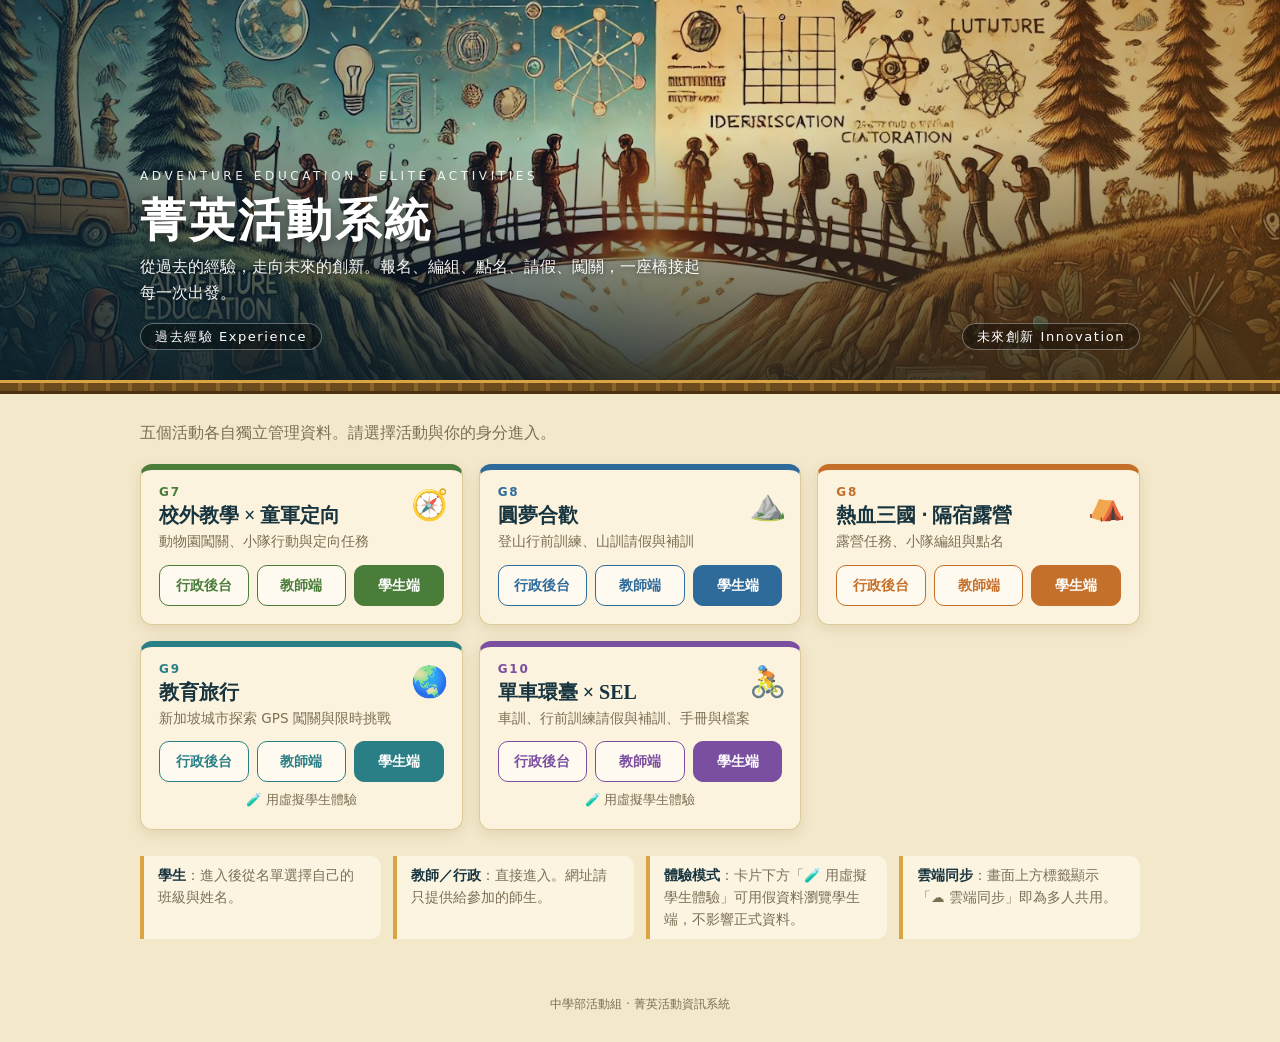
==== index.html @ 9cf0a88a "上傳 G9 G10 網站" ====
<!DOCTYPE html>
<html lang="zh-Hant"><head><meta charset="utf-8"><meta name="viewport" content="width=device-width,initial-scale=1"><title>菁英活動系統｜從過去經驗到未來創新</title>
<style>
:root{--night:#17343f;--teal:#2a6f78;--amber:#d9a441;--paper:#f4e8cb;--paper2:#fbf3dd;--ink:#2a2418;--mut:#7b6f55;--line:#dccb98;color-scheme:light}
*{box-sizing:border-box}
body{margin:0;background:var(--paper);color:var(--ink);font:16px/1.65 "Noto Sans TC","PingFang TC","Microsoft JhengHei",system-ui,sans-serif}
.hero{position:relative;min-height:380px;display:flex;align-items:flex-end;background:url(img/home.jpg) center 42%/cover;color:#fff}
.hero::before{content:"";position:absolute;inset:0;background:linear-gradient(90deg,rgba(12,36,48,.62),rgba(12,36,48,.15) 45%,rgba(120,70,10,.15) 55%,rgba(120,70,10,.5)),linear-gradient(0deg,rgba(15,25,30,.85),rgba(15,25,30,0) 65%)}
.hero .in{position:relative;width:100%;max-width:1040px;margin:0 auto;padding:28px 20px 30px}
.hero small{letter-spacing:.3em;font-size:12px;opacity:.9;text-transform:uppercase}
.hero h1{margin:4px 0 6px;font:700 clamp(28px,5vw,46px)/1.2 "Noto Serif TC","Songti TC","PMingLiU",serif;letter-spacing:.06em;text-shadow:0 2px 12px rgba(0,0,0,.55)}
.hero p{margin:0;max-width:560px;opacity:.95;text-shadow:0 1px 6px rgba(0,0,0,.6)}
.era{display:flex;justify-content:space-between;gap:12px;margin-top:16px;font-size:13px;letter-spacing:.12em}
.era span{background:rgba(0,0,0,.35);border:1px solid rgba(255,255,255,.35);border-radius:99px;padding:2px 14px}
.bridge{height:14px;background:repeating-linear-gradient(90deg,#6b4a1e 0 18px,#8a6329 18px 22px);border-top:3px solid var(--amber);border-bottom:3px solid #4a3210}
.wrap{max-width:1040px;margin:0 auto;padding:26px 20px 56px}
.lead{color:var(--mut);margin:0 0 18px}
.grid{display:grid;grid-template-columns:repeat(auto-fill,minmax(310px,1fr));gap:16px}
.card{position:relative;background:var(--paper2);border:1px solid var(--line);border-top:6px solid var(--c);border-radius:12px;padding:16px 18px 18px;box-shadow:0 4px 14px rgba(90,70,20,.12)}
.card .ic{position:absolute;top:10px;right:14px;font-size:30px;opacity:.9}
.card .gl{font:700 12px/1 system-ui;letter-spacing:.15em;color:var(--c)}
.card h2{margin:4px 0 2px;font:700 20px/1.3 "Noto Serif TC","Songti TC",serif;color:var(--night)}
.card p{margin:0 0 12px;color:var(--mut);font-size:13.5px}
.roles{display:grid;grid-template-columns:repeat(3,1fr);gap:8px}
.roles a{display:block;text-align:center;text-decoration:none;font-size:14px;padding:8px 4px;border-radius:10px;border:1px solid var(--c);color:var(--c);background:#fffaf0;font-weight:600;transition:.15s}
.roles a:hover,.roles a:focus-visible{background:var(--c);color:#fff;transform:translateY(-1px);outline:none}
.roles a.stu{background:var(--c);color:#fff}
.roles a.stu:hover{filter:brightness(1.1)}
.demo{display:block;margin-top:8px;text-align:center;font-size:12.5px;color:var(--mut);text-decoration:none}.demo:hover{color:var(--c);text-decoration:underline}
.foot{margin-top:26px;display:grid;grid-template-columns:repeat(auto-fit,minmax(240px,1fr));gap:12px}
.foot div{border-left:4px solid var(--amber);background:rgba(255,250,235,.7);padding:8px 14px;border-radius:0 10px 10px 0;font-size:13.5px;color:var(--mut)}
.foot b{color:var(--night)}
footer{text-align:center;color:var(--mut);font-size:12px;padding:0 20px 28px}
@media(max-width:520px){.hero{min-height:320px}.era{font-size:11px}}
</style></head>
<body>
<header class="hero"><div class="in">
  <small>Adventure Education · Elite Activities</small>
  <h1>菁英活動系統</h1>
  <p>從過去的經驗，走向未來的創新。報名、編組、點名、請假、闖關，一座橋接起每一次出發。</p>
  <div class="era"><span>過去經驗 Experience</span><span>未來創新 Innovation</span></div>
</div></header>
<div class="bridge"></div>
<main class="wrap">
  <p class="lead">五個活動各自獨立管理資料。請選擇活動與你的身分進入。</p>
  <div class="grid">
    <section class="card" style="--c:#4a7c3a"><span class="ic">🧭</span><div class="gl">G7</div><h2>校外教學 × 童軍定向</h2><p>動物園闖關、小隊行動與定向任務</p>
      <div class="roles"><a href="https://g7fieldtrip.web.app/admin.html" target="_blank" rel="noopener">行政後台</a><a href="https://g7fieldtrip.web.app/teacher.html" target="_blank" rel="noopener">教師端</a><a class="stu" href="https://g7fieldtrip.web.app/" target="_blank" rel="noopener">學生端</a></div></section>
    <section class="card" style="--c:#2f6b9a"><span class="ic">⛰️</span><div class="gl">G8</div><h2>圓夢合歡</h2><p>登山行前訓練、山訓請假與補訓</p>
      <div class="roles"><a href="https://hiking-training.web.app/" target="_blank" rel="noopener">行政後台</a><a href="https://hiking-training.web.app/" target="_blank" rel="noopener">教師端</a><a class="stu" href="https://hiking-training.web.app/" target="_blank" rel="noopener">學生端</a></div></section>
    <section class="card" style="--c:#c4702a"><span class="ic">⛺</span><div class="gl">G8</div><h2>熱血三國 ‧ 隔宿露營</h2><p>露營任務、小隊編組與點名</p>
      <div class="roles"><a href="https://three-kingdoms-kcislk.web.app/index.html" target="_blank" rel="noopener">行政後台</a><a href="https://three-kingdoms-kcislk.web.app/index.html" target="_blank" rel="noopener">教師端</a><a class="stu" href="https://three-kingdoms-kcislk.web.app/index.html" target="_blank" rel="noopener">學生端</a></div></section>
    <section class="card" style="--c:#2a7f86"><span class="ic">🌏</span><div class="gl">G9</div><h2>教育旅行</h2><p>新加坡城市探索 GPS 闖關與限時挑戰</p>
      <div class="roles"><a href="g9/admin.html">行政後台</a><a href="g9/teacher.html">教師端</a><a class="stu" href="g9/student.html">學生端</a></div>
      <a class="demo" href="g9/student.html?demo=1">🧪 用虛擬學生體驗</a></section>
    <section class="card" style="--c:#7b4fa0"><span class="ic">🚴</span><div class="gl">G10</div><h2>單車環臺 × SEL</h2><p>車訓、行前訓練請假與補訓、手冊與檔案</p>
      <div class="roles"><a href="g10/admin.html">行政後台</a><a href="g10/teacher.html">教師端</a><a class="stu" href="g10/student.html">學生端</a></div>
      <a class="demo" href="g10/student.html?demo=1">🧪 用虛擬學生體驗</a></section>
  </div>
  <div class="foot">
    <div><b>學生</b>：進入後從名單選擇自己的班級與姓名。</div>
    <div><b>教師／行政</b>：直接進入。網址請只提供給參加的師生。</div>
    <div><b>體驗模式</b>：卡片下方「🧪 用虛擬學生體驗」可用假資料瀏覽學生端，不影響正式資料。</div>
    <div><b>雲端同步</b>：畫面上方標籤顯示「☁️ 雲端同步」即為多人共用。</div>
  </div>
</main>
<footer>中學部活動組 ‧ 菁英活動資訊系統</footer>
</body></html>
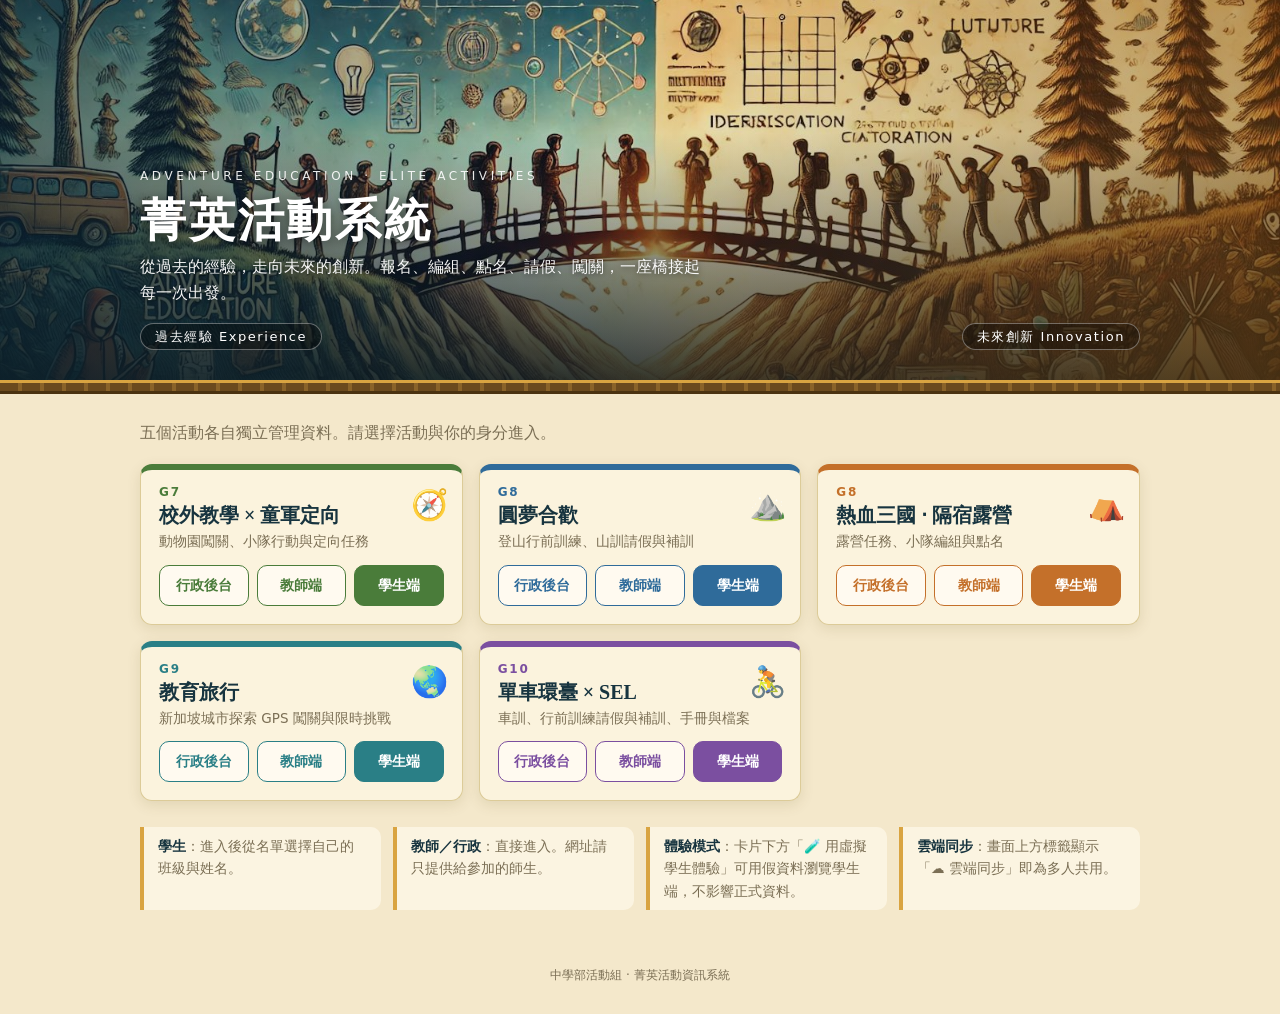
==== commit 418e1c9d: "取消虛擬學生體驗、學生端移除總入口 Co-Authored-By: Claude Opus 5.5 <noreply@anthropic.com> Claude-Session: https://cl" ====
--- a/index.html
+++ b/index.html
@@ -51,11 +51,9 @@
     <section class="card" style="--c:#c4702a"><span class="ic">⛺</span><div class="gl">G8</div><h2>熱血三國 ‧ 隔宿露營</h2><p>露營任務、小隊編組與點名</p>
       <div class="roles"><a href="https://three-kingdoms-kcislk.web.app/index.html" target="_blank" rel="noopener">行政後台</a><a href="https://three-kingdoms-kcislk.web.app/index.html" target="_blank" rel="noopener">教師端</a><a class="stu" href="https://three-kingdoms-kcislk.web.app/index.html" target="_blank" rel="noopener">學生端</a></div></section>
     <section class="card" style="--c:#2a7f86"><span class="ic">🌏</span><div class="gl">G9</div><h2>教育旅行</h2><p>新加坡城市探索 GPS 闖關與限時挑戰</p>
-      <div class="roles"><a href="g9/admin.html">行政後台</a><a href="g9/teacher.html">教師端</a><a class="stu" href="g9/student.html">學生端</a></div>
-      <a class="demo" href="g9/student.html?demo=1">🧪 用虛擬學生體驗</a></section>
+      <div class="roles"><a href="g9/admin.html">行政後台</a><a href="g9/teacher.html">教師端</a><a class="stu" href="g9/student.html">學生端</a></div></section>
     <section class="card" style="--c:#7b4fa0"><span class="ic">🚴</span><div class="gl">G10</div><h2>單車環臺 × SEL</h2><p>車訓、行前訓練請假與補訓、手冊與檔案</p>
-      <div class="roles"><a href="g10/admin.html">行政後台</a><a href="g10/teacher.html">教師端</a><a class="stu" href="g10/student.html">學生端</a></div>
-      <a class="demo" href="g10/student.html?demo=1">🧪 用虛擬學生體驗</a></section>
+      <div class="roles"><a href="g10/admin.html">行政後台</a><a href="g10/teacher.html">教師端</a><a class="stu" href="g10/student.html">學生端</a></div></section>
   </div>
   <div class="foot">
     <div><b>學生</b>：進入後從名單選擇自己的班級與姓名。</div>
